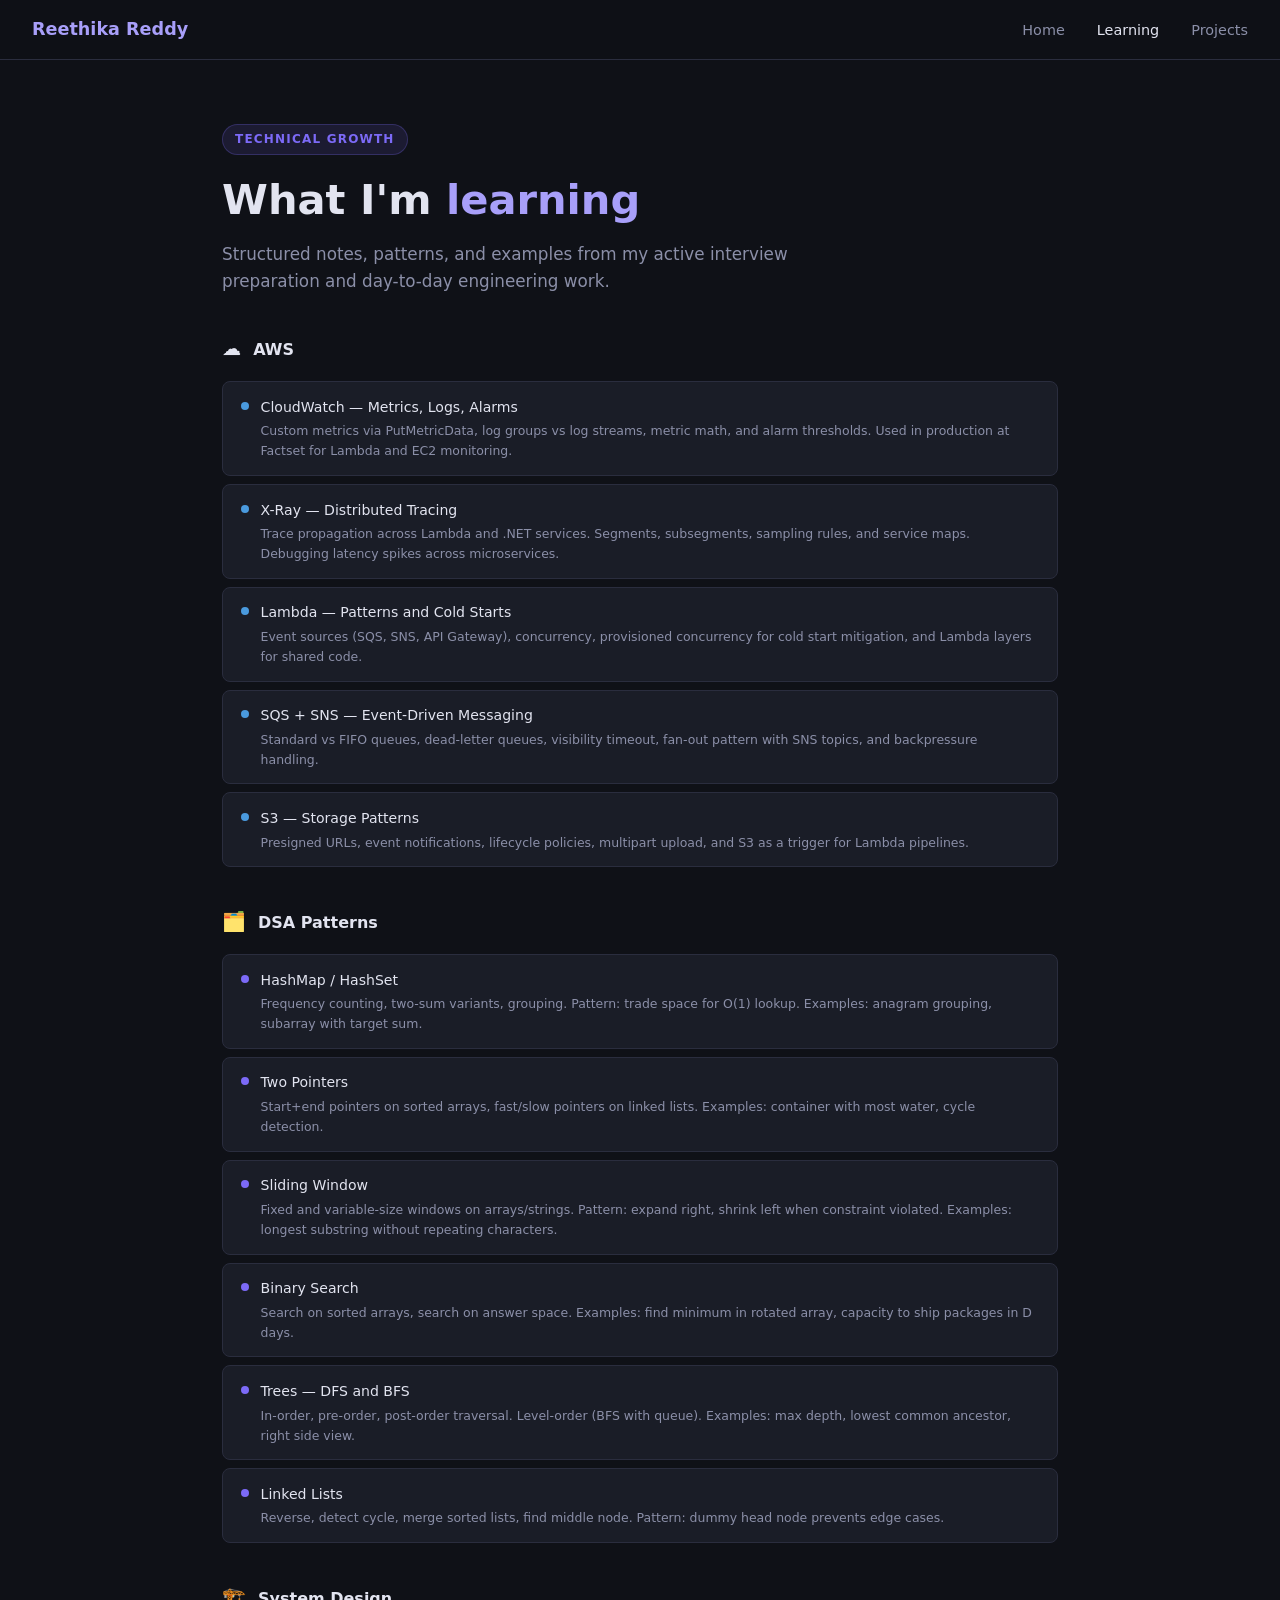
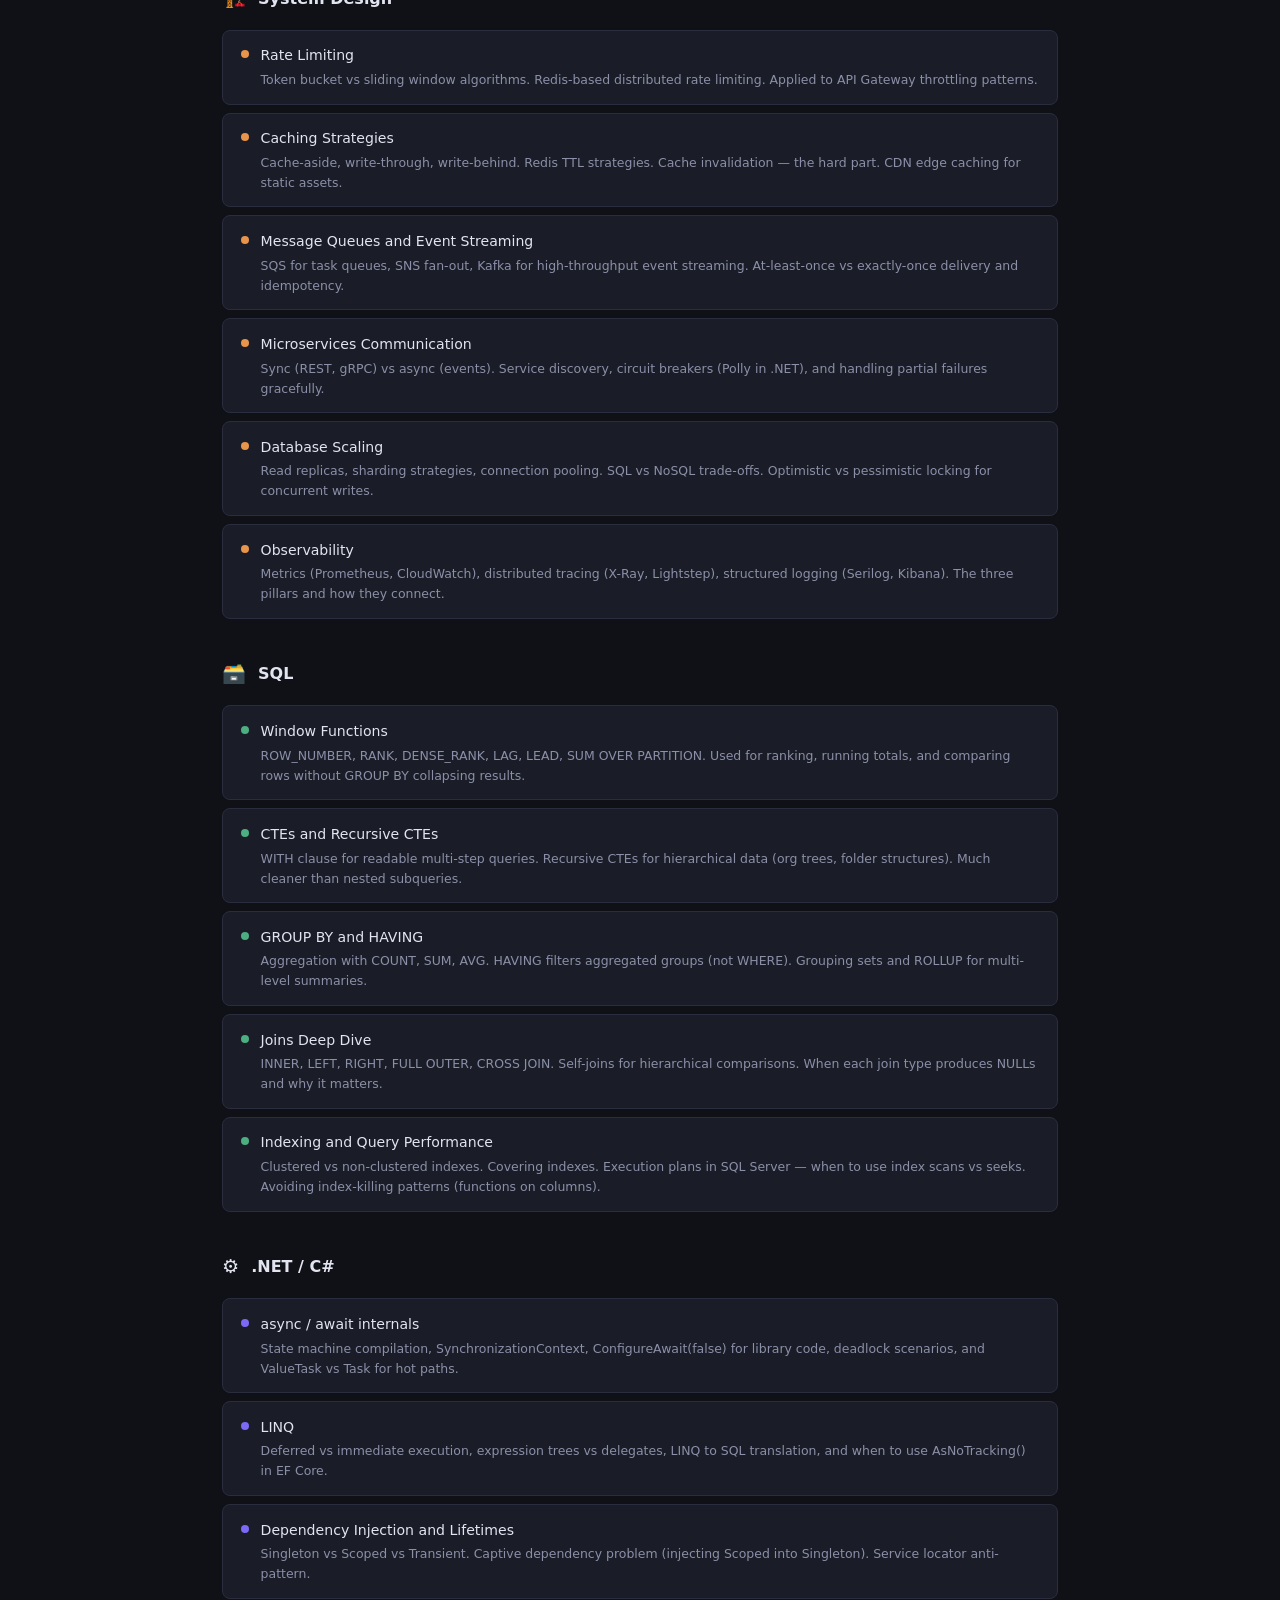
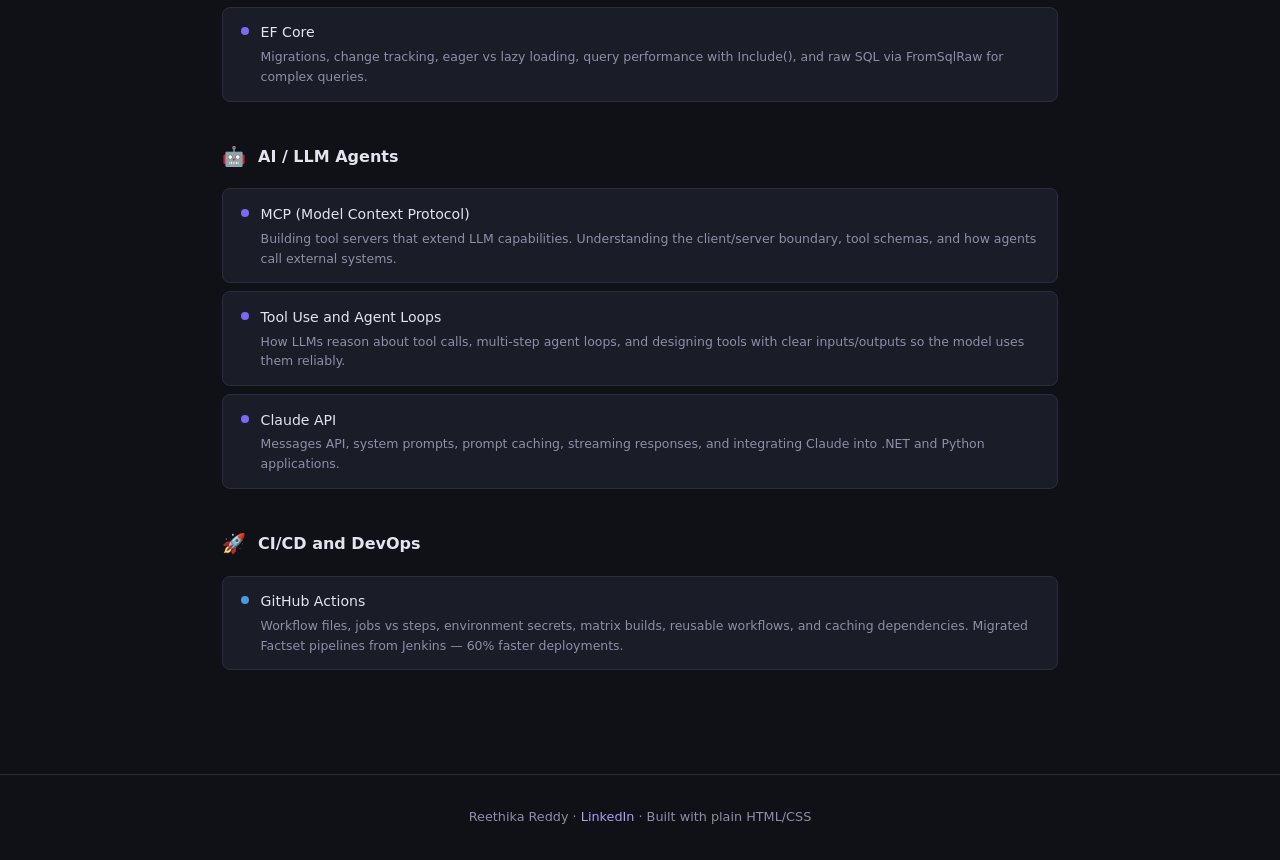
==== learning.html @ 79f0c30b "initial portfolio site" ====
<!DOCTYPE html>
<html lang="en">
<head>
  <meta charset="UTF-8" />
  <meta name="viewport" content="width=device-width, initial-scale=1.0" />
  <title>Learning — Reethika Reddy</title>
  <link rel="stylesheet" href="styles.css" />
</head>
<body>

<nav>
  <a class="nav-brand" href="index.html">Reethika Reddy</a>
  <ul class="nav-links">
    <li><a href="index.html">Home</a></li>
    <li><a href="learning.html" class="active">Learning</a></li>
    <li><a href="projects.html">Projects</a></li>
  </ul>
</nav>

<main>

  <div class="hero" style="margin-bottom: 2.5rem;">
    <div class="hero-tag">Technical Growth</div>
    <h1>What I'm <span>learning</span></h1>
    <p>Structured notes, patterns, and examples from my active interview preparation and day-to-day engineering work.</p>
  </div>

  <!-- AWS -->
  <div id="aws" class="topic-group">
    <div class="topic-group-header">
      <span class="icon">☁️</span>
      <h2>AWS</h2>
    </div>
    <ul class="topic-list">

      <li class="topic-item">
        <span class="dot blue"></span>
        <div>
          <div class="t-title">CloudWatch — Metrics, Logs, Alarms</div>
          <div class="t-desc">Custom metrics via PutMetricData, log groups vs log streams, metric math, and alarm thresholds. Used in production at Factset for Lambda and EC2 monitoring.</div>
        </div>
      </li>

      <li class="topic-item">
        <span class="dot blue"></span>
        <div>
          <div class="t-title">X-Ray — Distributed Tracing</div>
          <div class="t-desc">Trace propagation across Lambda and .NET services. Segments, subsegments, sampling rules, and service maps. Debugging latency spikes across microservices.</div>
        </div>
      </li>

      <li class="topic-item">
        <span class="dot blue"></span>
        <div>
          <div class="t-title">Lambda — Patterns and Cold Starts</div>
          <div class="t-desc">Event sources (SQS, SNS, API Gateway), concurrency, provisioned concurrency for cold start mitigation, and Lambda layers for shared code.</div>
        </div>
      </li>

      <li class="topic-item">
        <span class="dot blue"></span>
        <div>
          <div class="t-title">SQS + SNS — Event-Driven Messaging</div>
          <div class="t-desc">Standard vs FIFO queues, dead-letter queues, visibility timeout, fan-out pattern with SNS topics, and backpressure handling.</div>
        </div>
      </li>


      <li class="topic-item">
        <span class="dot blue"></span>
        <div>
          <div class="t-title">S3 — Storage Patterns</div>
          <div class="t-desc">Presigned URLs, event notifications, lifecycle policies, multipart upload, and S3 as a trigger for Lambda pipelines.</div>
        </div>
      </li>

    </ul>
  </div>

  <!-- DSA -->
  <div id="dsa" class="topic-group">
    <div class="topic-group-header">
      <span class="icon">🗂️</span>
      <h2>DSA Patterns</h2>
    </div>
    <ul class="topic-list">

      <li class="topic-item">
        <span class="dot"></span>
        <div>
          <div class="t-title">HashMap / HashSet</div>
          <div class="t-desc">Frequency counting, two-sum variants, grouping. Pattern: trade space for O(1) lookup. Examples: anagram grouping, subarray with target sum.</div>
        </div>
      </li>

      <li class="topic-item">
        <span class="dot"></span>
        <div>
          <div class="t-title">Two Pointers</div>
          <div class="t-desc">Start+end pointers on sorted arrays, fast/slow pointers on linked lists. Examples: container with most water, cycle detection.</div>
        </div>
      </li>

      <li class="topic-item">
        <span class="dot"></span>
        <div>
          <div class="t-title">Sliding Window</div>
          <div class="t-desc">Fixed and variable-size windows on arrays/strings. Pattern: expand right, shrink left when constraint violated. Examples: longest substring without repeating characters.</div>
        </div>
      </li>

      <li class="topic-item">
        <span class="dot"></span>
        <div>
          <div class="t-title">Binary Search</div>
          <div class="t-desc">Search on sorted arrays, search on answer space. Examples: find minimum in rotated array, capacity to ship packages in D days.</div>
        </div>
      </li>

      <li class="topic-item">
        <span class="dot"></span>
        <div>
          <div class="t-title">Trees — DFS and BFS</div>
          <div class="t-desc">In-order, pre-order, post-order traversal. Level-order (BFS with queue). Examples: max depth, lowest common ancestor, right side view.</div>
        </div>
      </li>

      <li class="topic-item">
        <span class="dot"></span>
        <div>
          <div class="t-title">Linked Lists</div>
          <div class="t-desc">Reverse, detect cycle, merge sorted lists, find middle node. Pattern: dummy head node prevents edge cases.</div>
        </div>
      </li>


    </ul>
  </div>

  <!-- SYSTEM DESIGN -->
  <div id="system-design" class="topic-group">
    <div class="topic-group-header">
      <span class="icon">🏗️</span>
      <h2>System Design</h2>
    </div>
    <ul class="topic-list">

      <li class="topic-item">
        <span class="dot orange"></span>
        <div>
          <div class="t-title">Rate Limiting</div>
          <div class="t-desc">Token bucket vs sliding window algorithms. Redis-based distributed rate limiting. Applied to API Gateway throttling patterns.</div>
        </div>
      </li>

      <li class="topic-item">
        <span class="dot orange"></span>
        <div>
          <div class="t-title">Caching Strategies</div>
          <div class="t-desc">Cache-aside, write-through, write-behind. Redis TTL strategies. Cache invalidation — the hard part. CDN edge caching for static assets.</div>
        </div>
      </li>

      <li class="topic-item">
        <span class="dot orange"></span>
        <div>
          <div class="t-title">Message Queues and Event Streaming</div>
          <div class="t-desc">SQS for task queues, SNS fan-out, Kafka for high-throughput event streaming. At-least-once vs exactly-once delivery and idempotency.</div>
        </div>
      </li>

      <li class="topic-item">
        <span class="dot orange"></span>
        <div>
          <div class="t-title">Microservices Communication</div>
          <div class="t-desc">Sync (REST, gRPC) vs async (events). Service discovery, circuit breakers (Polly in .NET), and handling partial failures gracefully.</div>
        </div>
      </li>

      <li class="topic-item">
        <span class="dot orange"></span>
        <div>
          <div class="t-title">Database Scaling</div>
          <div class="t-desc">Read replicas, sharding strategies, connection pooling. SQL vs NoSQL trade-offs. Optimistic vs pessimistic locking for concurrent writes.</div>
        </div>
      </li>

      <li class="topic-item">
        <span class="dot orange"></span>
        <div>
          <div class="t-title">Observability</div>
          <div class="t-desc">Metrics (Prometheus, CloudWatch), distributed tracing (X-Ray, Lightstep), structured logging (Serilog, Kibana). The three pillars and how they connect.</div>
        </div>
      </li>

    </ul>
  </div>

  <!-- SQL -->
  <div id="sql" class="topic-group">
    <div class="topic-group-header">
      <span class="icon">🗃️</span>
      <h2>SQL</h2>
    </div>
    <ul class="topic-list">

      <li class="topic-item">
        <span class="dot green"></span>
        <div>
          <div class="t-title">Window Functions</div>
          <div class="t-desc">ROW_NUMBER, RANK, DENSE_RANK, LAG, LEAD, SUM OVER PARTITION. Used for ranking, running totals, and comparing rows without GROUP BY collapsing results.</div>
        </div>
      </li>

      <li class="topic-item">
        <span class="dot green"></span>
        <div>
          <div class="t-title">CTEs and Recursive CTEs</div>
          <div class="t-desc">WITH clause for readable multi-step queries. Recursive CTEs for hierarchical data (org trees, folder structures). Much cleaner than nested subqueries.</div>
        </div>
      </li>

      <li class="topic-item">
        <span class="dot green"></span>
        <div>
          <div class="t-title">GROUP BY and HAVING</div>
          <div class="t-desc">Aggregation with COUNT, SUM, AVG. HAVING filters aggregated groups (not WHERE). Grouping sets and ROLLUP for multi-level summaries.</div>
        </div>
      </li>

      <li class="topic-item">
        <span class="dot green"></span>
        <div>
          <div class="t-title">Joins Deep Dive</div>
          <div class="t-desc">INNER, LEFT, RIGHT, FULL OUTER, CROSS JOIN. Self-joins for hierarchical comparisons. When each join type produces NULLs and why it matters.</div>
        </div>
      </li>

      <li class="topic-item">
        <span class="dot green"></span>
        <div>
          <div class="t-title">Indexing and Query Performance</div>
          <div class="t-desc">Clustered vs non-clustered indexes. Covering indexes. Execution plans in SQL Server — when to use index scans vs seeks. Avoiding index-killing patterns (functions on columns).</div>
        </div>
      </li>

    </ul>
  </div>

  <!-- .NET / C# -->
  <div id="dotnet" class="topic-group">
    <div class="topic-group-header">
      <span class="icon">⚙️</span>
      <h2>.NET / C#</h2>
    </div>
    <ul class="topic-list">

      <li class="topic-item">
        <span class="dot"></span>
        <div>
          <div class="t-title">async / await internals</div>
          <div class="t-desc">State machine compilation, SynchronizationContext, ConfigureAwait(false) for library code, deadlock scenarios, and ValueTask vs Task for hot paths.</div>
        </div>
      </li>

      <li class="topic-item">
        <span class="dot"></span>
        <div>
          <div class="t-title">LINQ</div>
          <div class="t-desc">Deferred vs immediate execution, expression trees vs delegates, LINQ to SQL translation, and when to use AsNoTracking() in EF Core.</div>
        </div>
      </li>

      <li class="topic-item">
        <span class="dot"></span>
        <div>
          <div class="t-title">Dependency Injection and Lifetimes</div>
          <div class="t-desc">Singleton vs Scoped vs Transient. Captive dependency problem (injecting Scoped into Singleton). Service locator anti-pattern.</div>
        </div>
      </li>


      <li class="topic-item">
        <span class="dot"></span>
        <div>
          <div class="t-title">EF Core</div>
          <div class="t-desc">Migrations, change tracking, eager vs lazy loading, query performance with Include(), and raw SQL via FromSqlRaw for complex queries.</div>
        </div>
      </li>

    </ul>
  </div>

  <!-- AI / LLM -->
  <div id="ai" class="topic-group">
    <div class="topic-group-header">
      <span class="icon">🤖</span>
      <h2>AI / LLM Agents</h2>
    </div>
    <ul class="topic-list">

      <li class="topic-item">
        <span class="dot"></span>
        <div>
          <div class="t-title">MCP (Model Context Protocol)</div>
          <div class="t-desc">Building tool servers that extend LLM capabilities. Understanding the client/server boundary, tool schemas, and how agents call external systems.</div>
        </div>
      </li>

      <li class="topic-item">
        <span class="dot"></span>
        <div>
          <div class="t-title">Tool Use and Agent Loops</div>
          <div class="t-desc">How LLMs reason about tool calls, multi-step agent loops, and designing tools with clear inputs/outputs so the model uses them reliably.</div>
        </div>
      </li>

      <li class="topic-item">
        <span class="dot"></span>
        <div>
          <div class="t-title">Claude API</div>
          <div class="t-desc">Messages API, system prompts, prompt caching, streaming responses, and integrating Claude into .NET and Python applications.</div>
        </div>
      </li>

    </ul>
  </div>

  <!-- CI/CD -->
  <div class="topic-group">
    <div class="topic-group-header">
      <span class="icon">🚀</span>
      <h2>CI/CD and DevOps</h2>
    </div>
    <ul class="topic-list">

      <li class="topic-item">
        <span class="dot blue"></span>
        <div>
          <div class="t-title">GitHub Actions</div>
          <div class="t-desc">Workflow files, jobs vs steps, environment secrets, matrix builds, reusable workflows, and caching dependencies. Migrated Factset pipelines from Jenkins — 60% faster deployments.</div>
        </div>
      </li>


    </ul>
  </div>

</main>

<footer>
  <p>Reethika Reddy · <a href="https://linkedin.com" target="_blank">LinkedIn</a> · Built with plain HTML/CSS</p>
</footer>

</body>
</html>
---- styles.css ----
* {
  margin: 0;
  padding: 0;
  box-sizing: border-box;
}

:root {
  --bg: #0f1117;
  --surface: #1a1d27;
  --border: #2a2d3e;
  --accent: #7c6af7;
  --accent-light: #a89ff9;
  --text: #e2e4f0;
  --text-muted: #8b8fa8;
  --green: #4caf82;
  --orange: #e8944a;
  --blue: #4a9ade;
}

body {
  font-family: 'Segoe UI', system-ui, -apple-system, sans-serif;
  background: var(--bg);
  color: var(--text);
  line-height: 1.6;
  min-height: 100vh;
}

/* NAV */
nav {
  position: sticky;
  top: 0;
  z-index: 100;
  background: rgba(15, 17, 23, 0.92);
  backdrop-filter: blur(10px);
  border-bottom: 1px solid var(--border);
  padding: 0 2rem;
  display: flex;
  align-items: center;
  justify-content: space-between;
  height: 60px;
}

.nav-brand {
  font-weight: 700;
  font-size: 1.1rem;
  color: var(--accent-light);
  text-decoration: none;
}

.nav-links {
  display: flex;
  gap: 2rem;
  list-style: none;
}

.nav-links a {
  color: var(--text-muted);
  text-decoration: none;
  font-size: 0.9rem;
  transition: color 0.2s;
}

.nav-links a:hover,
.nav-links a.active {
  color: var(--text);
}

/* MAIN LAYOUT */
main {
  max-width: 900px;
  margin: 0 auto;
  padding: 4rem 2rem;
}

/* HERO */
.hero {
  margin-bottom: 4rem;
}

.hero-tag {
  display: inline-block;
  font-size: 0.75rem;
  font-weight: 600;
  letter-spacing: 0.1em;
  text-transform: uppercase;
  color: var(--accent);
  background: rgba(124, 106, 247, 0.12);
  border: 1px solid rgba(124, 106, 247, 0.25);
  padding: 0.3rem 0.75rem;
  border-radius: 99px;
  margin-bottom: 1.25rem;
}

.hero h1 {
  font-size: 2.6rem;
  font-weight: 700;
  line-height: 1.2;
  margin-bottom: 1rem;
}

.hero h1 span {
  color: var(--accent-light);
}

.hero p {
  font-size: 1.05rem;
  color: var(--text-muted);
  max-width: 580px;
  margin-bottom: 2rem;
}

.badge-row {
  display: flex;
  flex-wrap: wrap;
  gap: 0.5rem;
  margin-bottom: 2rem;
}

.badge {
  font-size: 0.78rem;
  padding: 0.3rem 0.7rem;
  border-radius: 6px;
  border: 1px solid var(--border);
  color: var(--text-muted);
  background: var(--surface);
}

.badge.lang { border-color: rgba(124, 106, 247, 0.3); color: var(--accent-light); }
.badge.cloud { border-color: rgba(74, 154, 222, 0.3); color: var(--blue); }
.badge.db   { border-color: rgba(76, 175, 130, 0.3); color: var(--green); }
.badge.arch { border-color: rgba(232, 148, 74, 0.3); color: var(--orange); }

.cta-row {
  display: flex;
  gap: 1rem;
  flex-wrap: wrap;
}

.btn {
  display: inline-block;
  padding: 0.6rem 1.4rem;
  border-radius: 8px;
  font-size: 0.9rem;
  font-weight: 500;
  text-decoration: none;
  transition: all 0.2s;
}

.btn-primary {
  background: var(--accent);
  color: #fff;
}

.btn-primary:hover { background: var(--accent-light); color: var(--bg); }

.btn-outline {
  border: 1px solid var(--border);
  color: var(--text-muted);
}

.btn-outline:hover { border-color: var(--accent); color: var(--accent-light); }

/* SECTION */
section {
  margin-bottom: 3.5rem;
}

.section-title {
  font-size: 0.72rem;
  font-weight: 700;
  letter-spacing: 0.12em;
  text-transform: uppercase;
  color: var(--text-muted);
  margin-bottom: 1.5rem;
  display: flex;
  align-items: center;
  gap: 0.75rem;
}

.section-title::after {
  content: '';
  flex: 1;
  height: 1px;
  background: var(--border);
}

/* CARDS */
.card-grid {
  display: grid;
  grid-template-columns: repeat(auto-fill, minmax(260px, 1fr));
  gap: 1rem;
}

.card {
  background: var(--surface);
  border: 1px solid var(--border);
  border-radius: 10px;
  padding: 1.25rem;
  transition: border-color 0.2s;
}

.card:hover { border-color: var(--accent); }

.card-icon {
  font-size: 1.4rem;
  margin-bottom: 0.75rem;
}

.card h3 {
  font-size: 0.95rem;
  font-weight: 600;
  margin-bottom: 0.5rem;
}

.card p {
  font-size: 0.82rem;
  color: var(--text-muted);
  line-height: 1.5;
}

.card-link {
  display: inline-block;
  margin-top: 0.75rem;
  font-size: 0.8rem;
  color: var(--accent-light);
  text-decoration: none;
}

.card-link:hover { text-decoration: underline; }

/* TOPIC LIST (learning page) */
.topic-group {
  margin-bottom: 2.5rem;
}

.topic-group-header {
  display: flex;
  align-items: center;
  gap: 0.75rem;
  margin-bottom: 1rem;
}

.topic-group-header .icon {
  font-size: 1.2rem;
}

.topic-group-header h2 {
  font-size: 1rem;
  font-weight: 600;
}

.topic-list {
  list-style: none;
  display: flex;
  flex-direction: column;
  gap: 0.5rem;
}

.topic-item {
  background: var(--surface);
  border: 1px solid var(--border);
  border-radius: 8px;
  padding: 0.85rem 1.1rem;
  display: flex;
  align-items: flex-start;
  gap: 0.75rem;
}

.topic-item .dot {
  width: 8px;
  height: 8px;
  border-radius: 50%;
  margin-top: 6px;
  flex-shrink: 0;
  background: var(--accent);
}

.topic-item .dot.green { background: var(--green); }
.topic-item .dot.blue  { background: var(--blue); }
.topic-item .dot.orange{ background: var(--orange); }

.topic-item .t-title {
  font-size: 0.88rem;
  font-weight: 500;
  margin-bottom: 0.2rem;
}

.topic-item .t-desc {
  font-size: 0.78rem;
  color: var(--text-muted);
}

/* EXPERIENCE TIMELINE */
.timeline {
  display: flex;
  flex-direction: column;
  gap: 1.25rem;
}

.exp-card {
  background: var(--surface);
  border: 1px solid var(--border);
  border-radius: 10px;
  padding: 1.25rem;
}

.exp-top {
  display: flex;
  justify-content: space-between;
  align-items: flex-start;
  margin-bottom: 0.5rem;
  flex-wrap: wrap;
  gap: 0.5rem;
}

.exp-role {
  font-size: 0.95rem;
  font-weight: 600;
}

.exp-company {
  color: var(--accent-light);
  font-size: 0.85rem;
}

.exp-date {
  font-size: 0.78rem;
  color: var(--text-muted);
}

.exp-bullets {
  list-style: none;
  margin-top: 0.75rem;
  display: flex;
  flex-direction: column;
  gap: 0.35rem;
}

.exp-bullets li {
  font-size: 0.83rem;
  color: var(--text-muted);
  padding-left: 1rem;
  position: relative;
}

.exp-bullets li::before {
  content: '→';
  position: absolute;
  left: 0;
  color: var(--accent);
}

/* FOOTER */
footer {
  border-top: 1px solid var(--border);
  text-align: center;
  padding: 2rem;
  font-size: 0.8rem;
  color: var(--text-muted);
}

footer a {
  color: var(--accent-light);
  text-decoration: none;
}

/* RESPONSIVE */
@media (max-width: 600px) {
  nav { padding: 0 1rem; }
  .nav-links { gap: 1.25rem; }
  main { padding: 2rem 1rem; }
  .hero h1 { font-size: 1.9rem; }
  .card-grid { grid-template-columns: 1fr; }
}
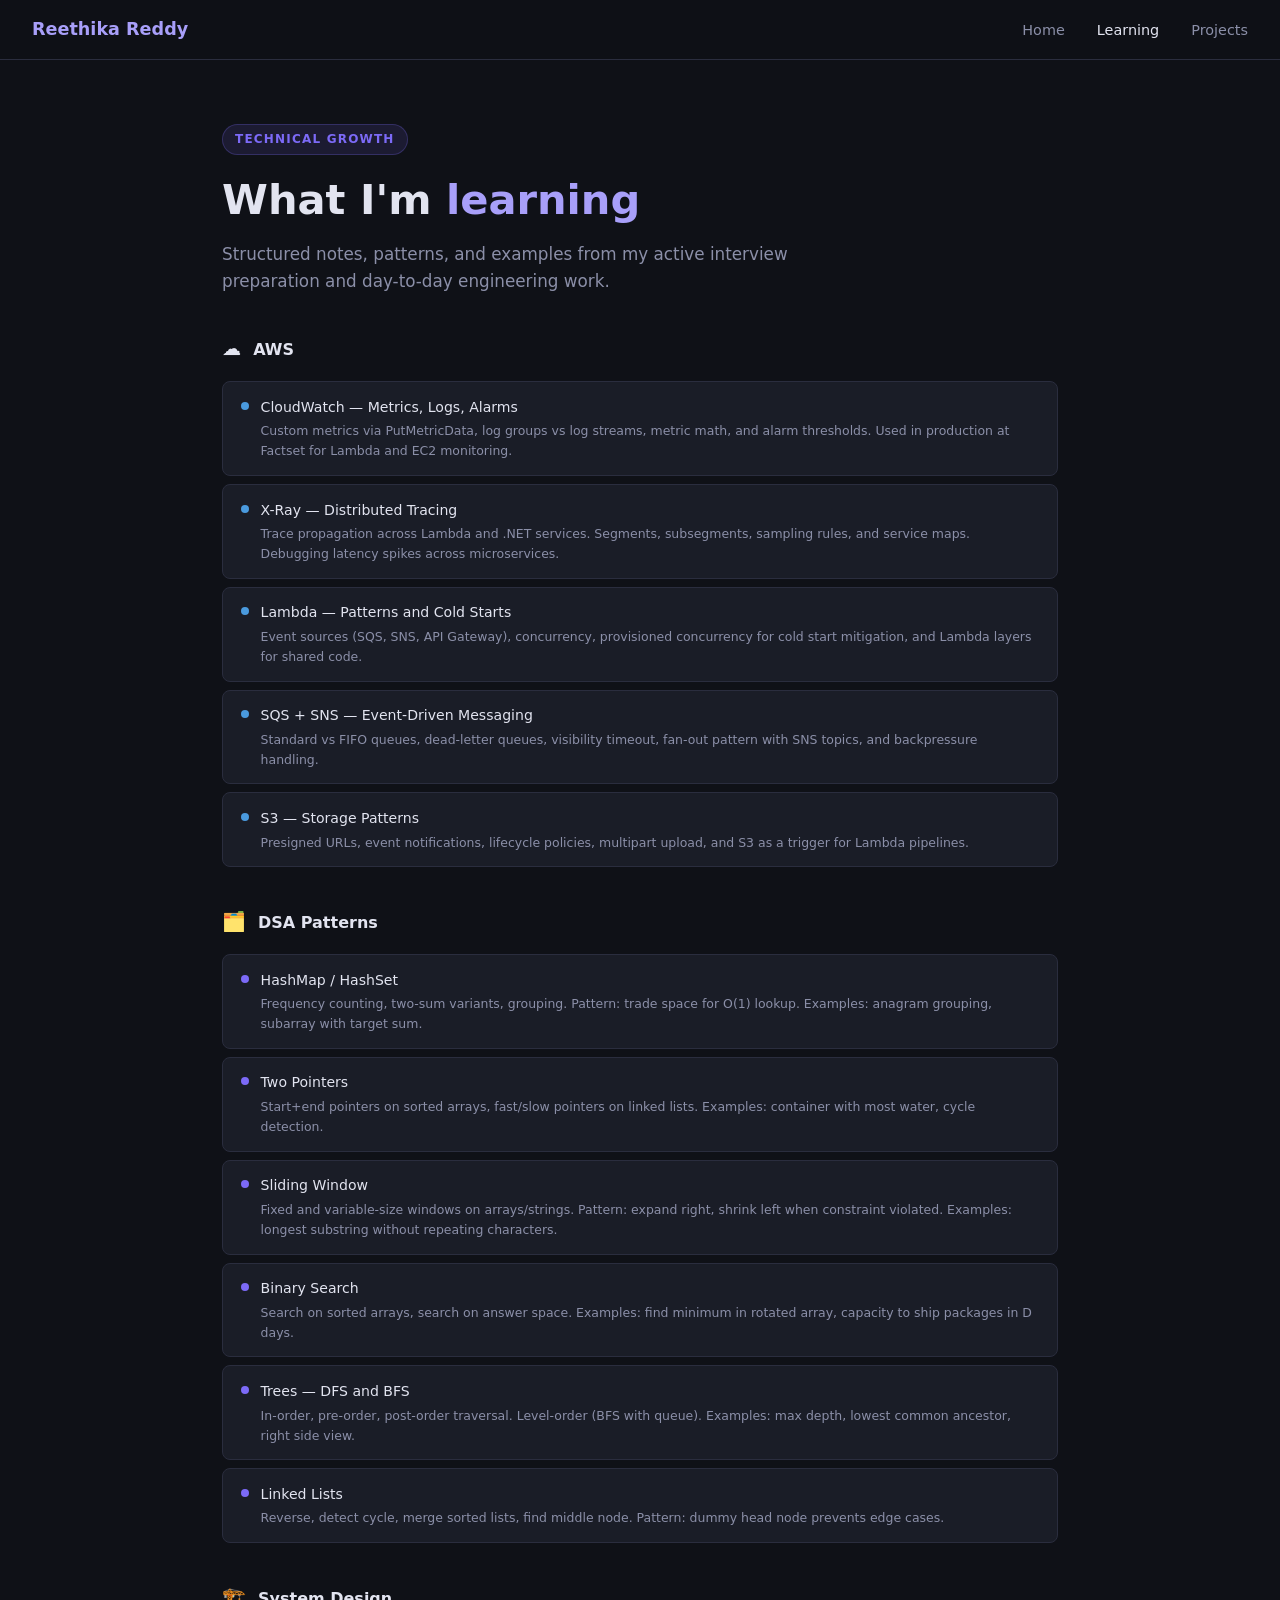
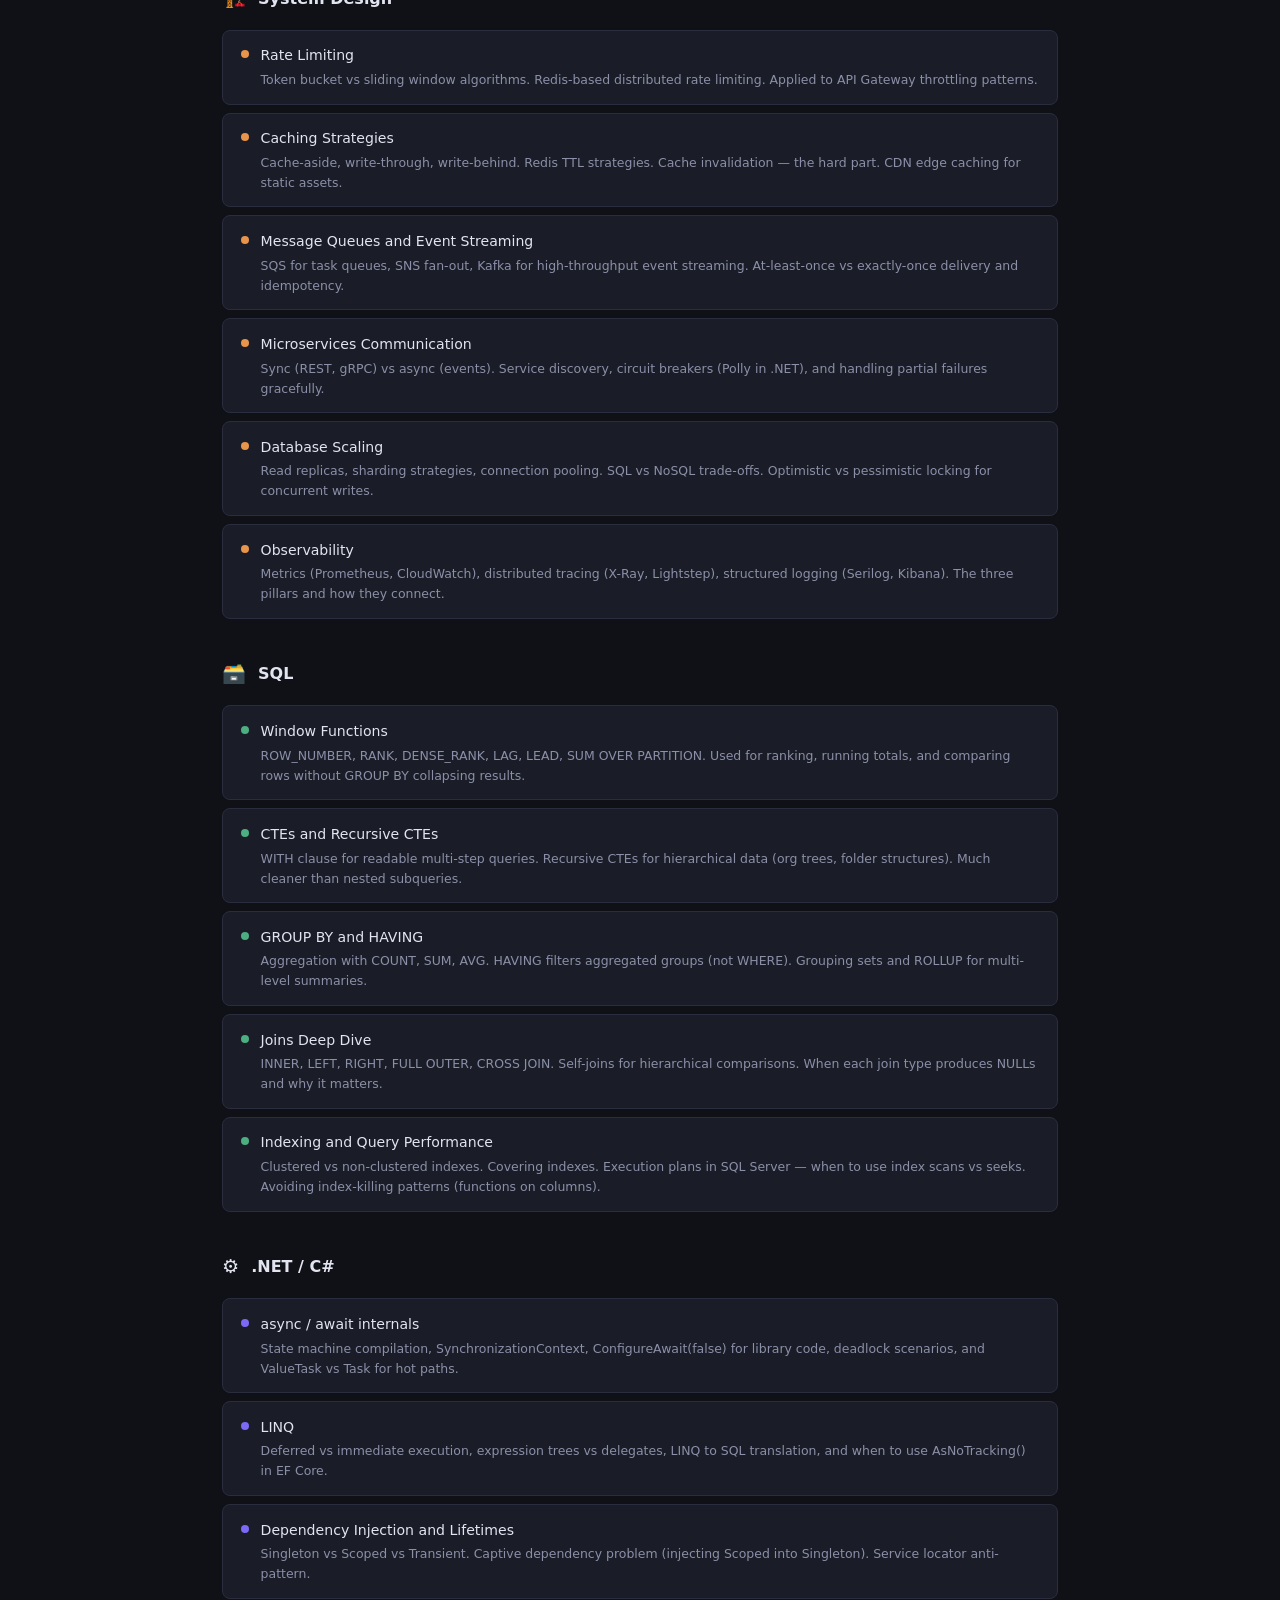
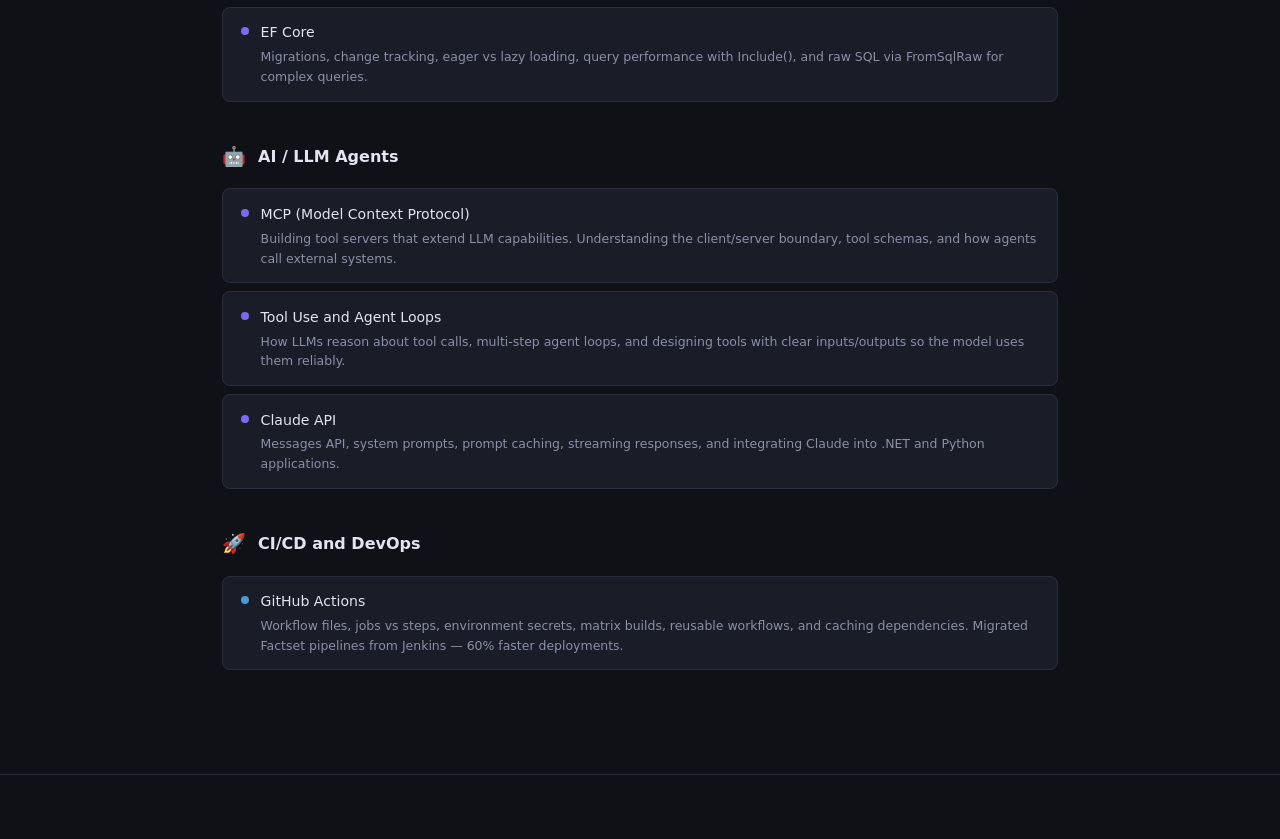
==== commit def7f1ae: "remove footer" ====
--- a/learning.html
+++ b/learning.html
@@ -348,9 +348,7 @@
 
 </main>
 
-<footer>
-  <p>Reethika Reddy · <a href="https://linkedin.com" target="_blank">LinkedIn</a> · Built with plain HTML/CSS</p>
-</footer>
+<footer></footer>
 
 </body>
 </html>
